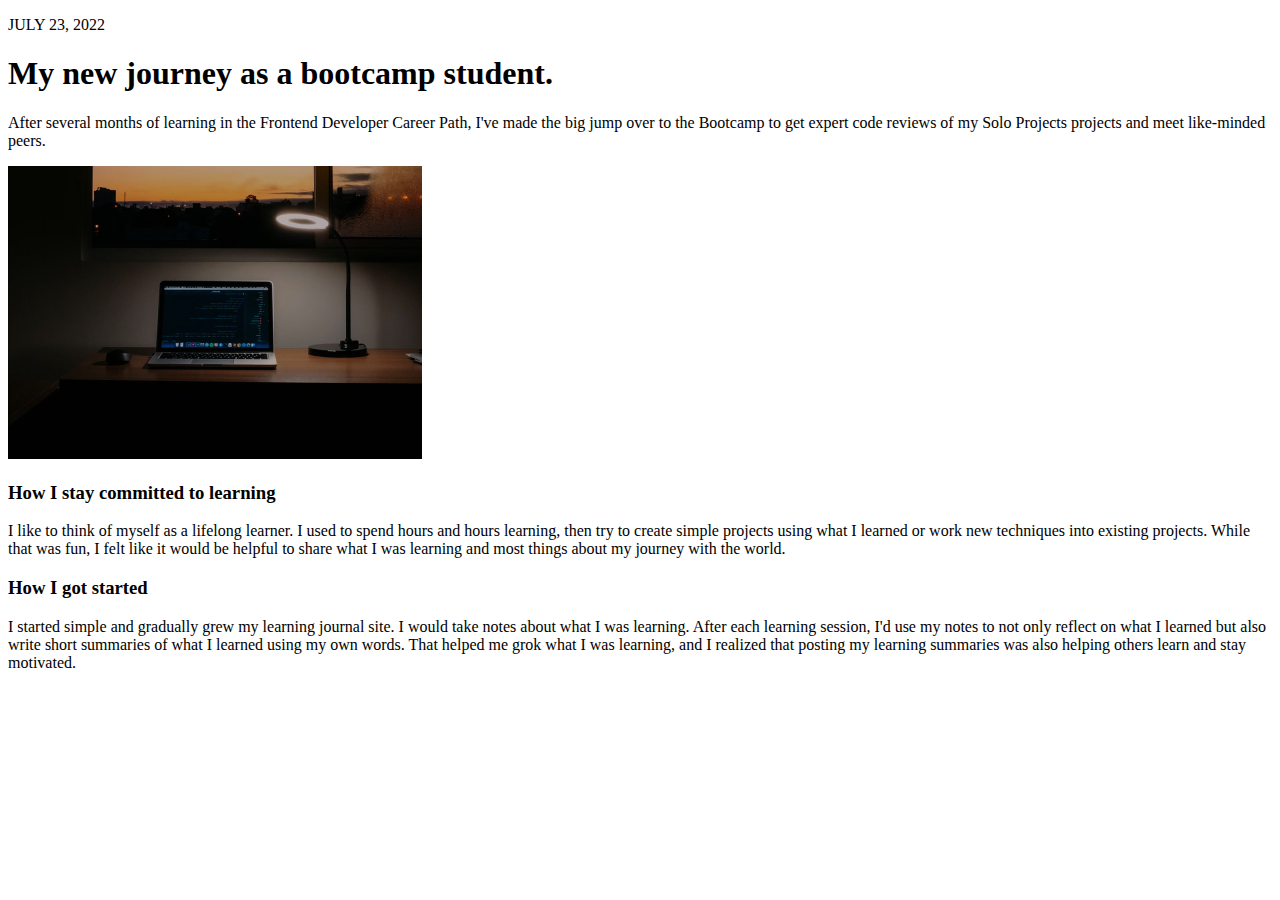
==== blogPage/index.html @ 36c1adac "Add mainPage's files and main style file" ====
<!DOCTYPE html>
<html>
  <head>
    <link rel="stylesheet" href="/blogPage/style.css" />
    <link rel="stylesheet" href="/mainPage/style.css" />
  </head>
  <main>
    <section class="blog">
      <p class="blog-date">JULY 23, 2022</p>
      <h1 class="blog-title">My new journey as a bootcamp student.</h1>
      <p class="blog-subheading">
        After several months of learning in the Frontend Developer Career Path,
        I've made the big jump over to the Bootcamp to get expert code reviews
        of my Solo Projects projects and meet like-minded peers.
      </p>
      <img class="blog-img" src="/images/article-image-hero.jpg" />
      <div class="blog-sectin">
        <h3 class="blog-section-title">How I stay committed to learning</h3>
        <p class="blog-section-paragraph">
          I like to think of myself as a lifelong learner. I used to spend hours
          and hours learning, then try to create simple projects using what I
          learned or work new techniques into existing projects. While that was
          fun, I felt like it would be helpful to share what I was learning and
          most things about my journey with the world.
        </p>
      </div>
      <div class="blog-section">
        <h3 class="blog-section-title">How I got started</h3>
        <p class="blog-section-paragraph">
          I started simple and gradually grew my learning journal site. I would
          take notes about what I was learning. After each learning session, I'd
          use my notes to not only reflect on what I learned but also write
          short summaries of what I learned using my own words. That helped me
          grok what I was learning, and I realized that posting my learning
          summaries was also helping others learn and stay motivated.
        </p>
      </div>
    </section>
  </main>
</html>
---- blogPage/style.css ----
.blog {
}

.blog-date {
}
---- mainPage/style.css ----
/* Header */

header {
  background-image: url("/images/article-image-hero.jpg");
  background-repeat: no-repeat;
  background-size: cover;
  width: 100%;
  padding-top: 5.5em;
  padding-bottom: 1.5em;
  color: var(--secondary-clr);
  display: flex;
  flex-direction: column;
  justify-content: end;
  gap: 0.5em;
}

.header-date,
.header-title,
.subheading {
  margin: 0;
}

.date {
  font-size: var(--fs-300);
}

.header-title {
  font-size: var(--fs-900);
}

.subheading {
  line-height: 1.5em;
  font-weight: var(--fw-300);
}

/* Utility Classes */

.align-right {
  margin-left: auto;
}

.uppercase {
  text-transform: uppercase;
}

.bold {
  font-weight: var(--fw-700);
}

/* Blogs */

.blog-items {
  display: grid;
  grid-template-columns: repeat(auto-fit, minmax(250px, 1fr));
  gap: 3.5em;
  padding: 2em 0 3em 0;
}

.blog-item {
  display: flex;
  flex-direction: column;
}

.blog-item img {
  object-fit: cover;
  width: 100%;
  height: 100%;
}

.blog-item-date {
  font-size: var(--fs-400);
  margin: 0.875em 0 0.5em 0;
}

.blog-item-title {
  margin: 0 0 0.3em 0;
}

.blog-item-description {
  margin: 0;
}

.view-more-btn,
footer {
  text-transform: capitalize;
}

/* Button */

.view-more-btn {
  border: none;
  background: none;
  font-weight: var(--fw-900);
  font-size: var(--fs-500);
  text-decoration: underline;
  display: block;
  margin: 0 auto;
}

@media (min-width: 600px) {
  .title {
    font-size: var(--fs-700);
  }

  header {
    padding-top: 18em;
    padding-bottom: 3.75em;
  }

  .view-more-btn {
    font-size: var(--fs-400);
  }
}
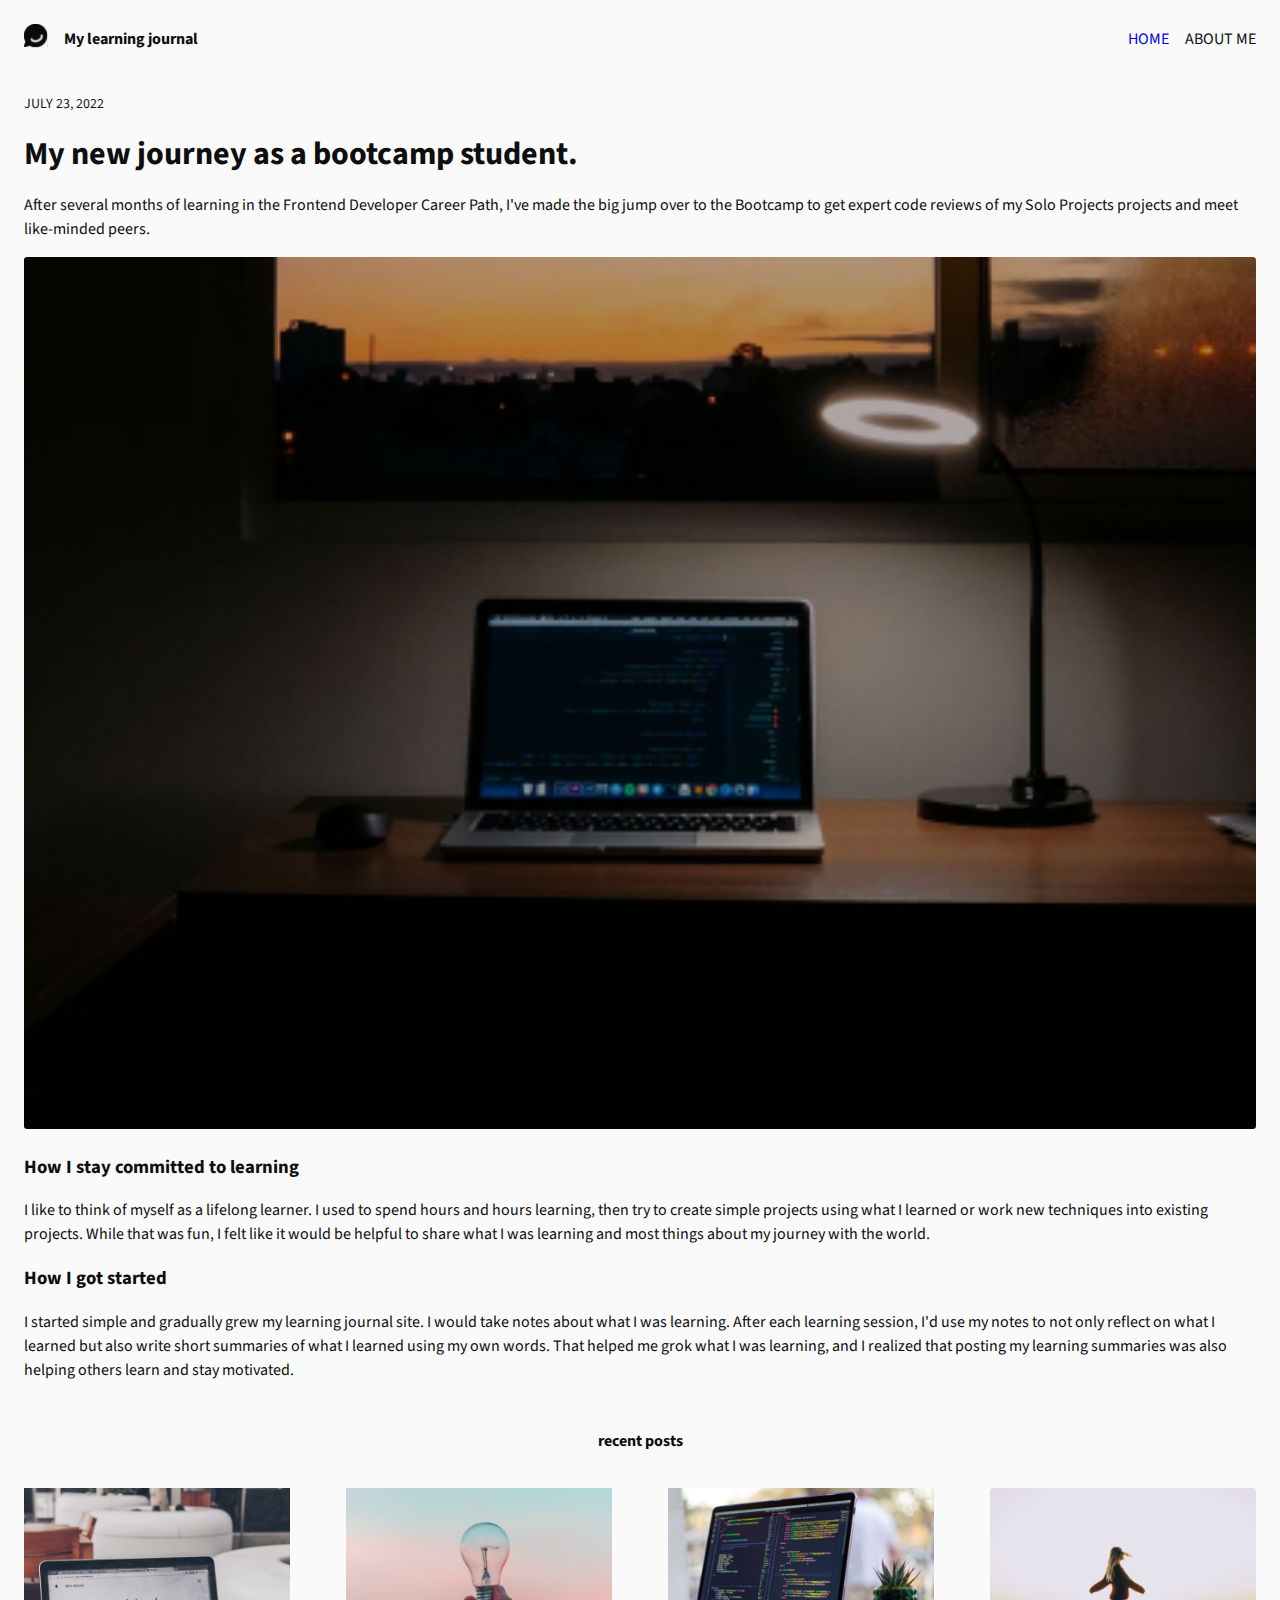
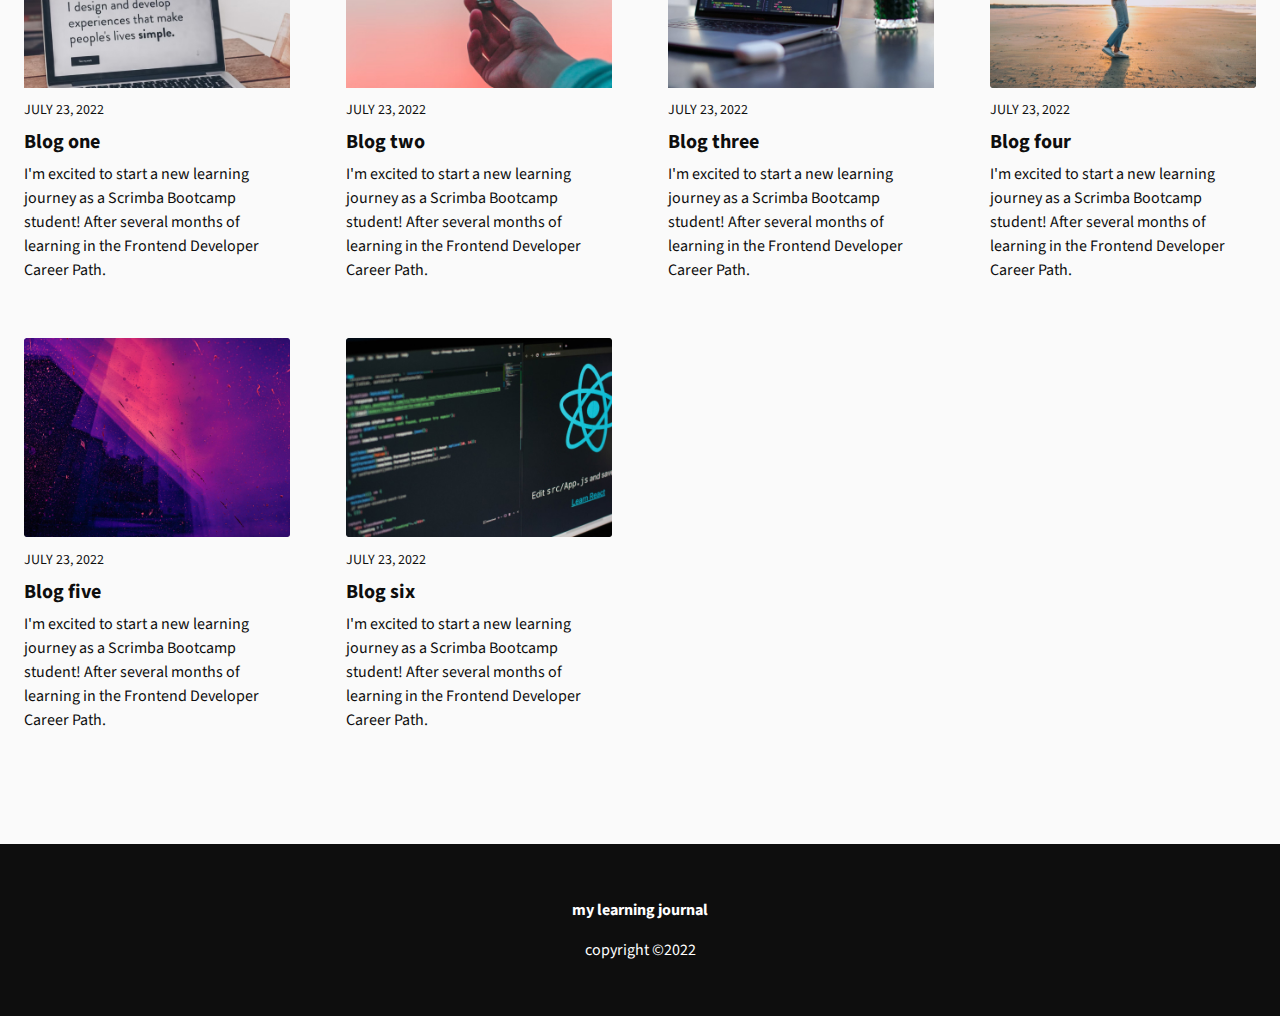
==== commit dfcc92c5: "Add blog page's files" ====
--- a/blogPage/index.html
+++ b/blogPage/index.html
@@ -1,9 +1,24 @@
 <!DOCTYPE html>
 <html>
   <head>
+    <meta name="viewport" content="width=device-width, initial-scale=1" />
+
+    <link rel="stylesheet" href="/styles/main.css" />
+    <link rel="stylesheet" href="/styles/blogList.css" />
     <link rel="stylesheet" href="/blogPage/style.css" />
-    <link rel="stylesheet" href="/mainPage/style.css" />
   </head>
+  <nav>
+    <ul>
+      <li>
+        <img src="/images/logo.svg" />
+      </li>
+      <li class="title">My learning journal</li>
+      <li class="align-right uppercase">
+        <a href="/mainPage/index.html">home</a>
+      </li>
+      <li class="uppercase"><a>about me</a></li>
+    </ul>
+  </nav>
   <main>
     <section class="blog">
       <p class="blog-date">JULY 23, 2022</p>
@@ -36,5 +51,80 @@
         </p>
       </div>
     </section>
+    <section class="recent-posts">
+      <h2 class="recent-posts-title">recent posts</h2>
+      <div class="blog-items">
+        <div class="blog-item">
+          <img
+            src="/images/article-image-01.jpg"
+            alt="a laptop that a code editor is opened on it"
+          />
+          <p class="blog-item-date">JULY 23, 2022</p>
+          <h3 class="blog-item-title">Blog one</h3>
+          <p class="blog-item-description">
+            I'm excited to start a new learning journey as a Scrimba Bootcamp
+            student! After several months of learning in the Frontend Developer
+            Career Path.
+          </p>
+        </div>
+        <div class="blog-item">
+          <img
+            src="/images/article-image-02.jpg"
+            alt="a man holding a light bulb"
+          />
+          <p class="blog-item-date">JULY 23, 2022</p>
+          <h3 class="blog-item-title">Blog two</h3>
+          <p class="blog-item-description">
+            I'm excited to start a new learning journey as a Scrimba Bootcamp
+            student! After several months of learning in the Frontend Developer
+            Career Path.
+          </p>
+        </div>
+        <div class="blog-item">
+          <img src="/images/article-image-03.jpg" alt="" />
+          <p class="blog-item-date">JULY 23, 2022</p>
+          <h3 class="blog-item-title">Blog three</h3>
+          <p class="blog-item-description">
+            I'm excited to start a new learning journey as a Scrimba Bootcamp
+            student! After several months of learning in the Frontend Developer
+            Career Path.
+          </p>
+        </div>
+        <div class="blog-item">
+          <img src="/images/article-image-04.jpg" alt="" />
+          <p class="blog-item-date">JULY 23, 2022</p>
+          <h3 class="blog-item-title">Blog four</h3>
+          <p class="blog-item-description">
+            I'm excited to start a new learning journey as a Scrimba Bootcamp
+            student! After several months of learning in the Frontend Developer
+            Career Path.
+          </p>
+        </div>
+        <div class="blog-item">
+          <img src="/images/article-image-05.jpg" alt="" />
+          <p class="blog-item-date">JULY 23, 2022</p>
+          <h3 class="blog-item-title">Blog five</h3>
+          <p class="blog-item-description">
+            I'm excited to start a new learning journey as a Scrimba Bootcamp
+            student! After several months of learning in the Frontend Developer
+            Career Path.
+          </p>
+        </div>
+        <div class="blog-item">
+          <img src="/images/article-image-06.jpg" alt="" />
+          <p class="blog-item-date">JULY 23, 2022</p>
+          <h3 class="blog-item-title">Blog six</h3>
+          <p class="blog-item-description">
+            I'm excited to start a new learning journey as a Scrimba Bootcamp
+            student! After several months of learning in the Frontend Developer
+            Career Path.
+          </p>
+        </div>
+      </div>
+    </section>
   </main>
+  <footer>
+    <p class="bold">my learning journal</p>
+    <p>copyright ©2022</p>
+  </footer>
 </html>
--- a/styles/main.css
+++ b/styles/main.css
@@ -0,0 +1,109 @@
+@import url("https://fonts.googleapis.com/css2?family=Source+Sans+Pro:wght@300;400;700;900&display=swap");
+*,
+*::before,
+*::after {
+  box-sizing: border-box;
+}
+
+:root {
+  --primary-clr-300: #151515;
+  --primary-clr: #0e0e0e;
+  --secondary-clr: #fff;
+  --bg-clr: #fafafa;
+
+  --fw-300: 300;
+  --fw-400: 400;
+  --fw-700: 700;
+  --fw-900: 900;
+
+  --fs-300: 0.75rem;
+  --fs-400: 0.875rem;
+  --fs-500: 1rem;
+  --fs-700: 1.25rem;
+  --fs-900: 2rem;
+}
+
+html,
+body {
+  padding: 0;
+  margin: 0;
+  font-family: "Source Sans Pro", sans-serif;
+  color: var(--primary-clr);
+  background-color: var(--bg-clr);
+}
+
+p {
+  line-height: 1.5em;
+}
+
+a {
+  text-decoration: none;
+}
+
+a:active {
+  color: inherit;
+}
+
+a:visited {
+  color: inherit;
+}
+
+nav,
+header,
+main {
+  padding: 1em 1.5em;
+}
+
+/* Nav bar */
+
+.title {
+  font-weight: var(--fw-700);
+}
+
+nav ul {
+  list-style: none;
+  margin: 0;
+  padding: 0;
+  display: flex;
+  gap: 1em;
+  align-items: center;
+  font-size: var(--fs-300);
+}
+
+/* Footer */
+
+footer {
+  margin-top: 3em;
+  text-align: center;
+  color: var(--secondary-clr);
+  font-size: var(--fs-300);
+  background-color: var(--primary-clr);
+  padding: 2.4em;
+}
+
+@media (min-width: 600px) {
+  nav {
+    padding-top: 1.5em;
+    padding-bottom: 1.5em;
+  }
+
+  nav ul,
+  .header-date,
+  footer {
+    font-size: var(--fs-500);
+  }
+}
+
+/* Utility Classes */
+
+.align-right {
+  margin-left: auto;
+}
+
+.uppercase {
+  text-transform: uppercase;
+}
+
+.bold {
+  font-weight: var(--fw-700);
+}
--- a/styles/blogList.css
+++ b/styles/blogList.css
@@ -0,0 +1,31 @@
+.blog-items {
+  display: grid;
+  grid-template-columns: repeat(auto-fit, minmax(250px, 1fr));
+  gap: 3.5em;
+  padding: 2em 0 3em 0;
+}
+
+.blog-item {
+  display: flex;
+  flex-direction: column;
+}
+
+.blog-item img {
+  object-fit: cover;
+  width: 100%;
+  height: 100%;
+}
+
+.blog-item-date {
+  font-size: var(--fs-400);
+  margin: 0.875em 0 0.5em 0;
+}
+
+.blog-item-title {
+  font-size: var(--fs-700);
+  margin: 0 0 0.3em 0;
+}
+
+.blog-item-description {
+  margin: 0;
+}
--- a/blogPage/style.css
+++ b/blogPage/style.css
@@ -1,5 +1,40 @@
-.blog {
+.blog-img {
+  object-fit: cover;
+  width: 100%;
+  height: 100%;
+  border-radius: 0.2em;
 }
 
 .blog-date {
+  font-size: var(--fs-400);
+  margin: 0;
+  color: var(--primary-clr-300);
 }
+
+.blog-title {
+  font-size: var(--fs-900);
+  margin-top: 0.5em;
+  margin-bottom: 0.5em;
+}
+
+.blog-section-title {
+  font-weight: var(--fw-700);
+}
+
+.recent-posts-title {
+  text-align: center;
+  margin-top: 3em;
+  margin-bottom: 0;
+  font-size: var(--fs-500);
+}
+
+.recent-posts .blog-items {
+  padding-top: 1.75em;
+}
+
+@media (min-width: 600px) {
+  .recent-posts-title {
+    font-size: var(--fw-700);
+    margin-bottom: 0.5em;
+  }
+}
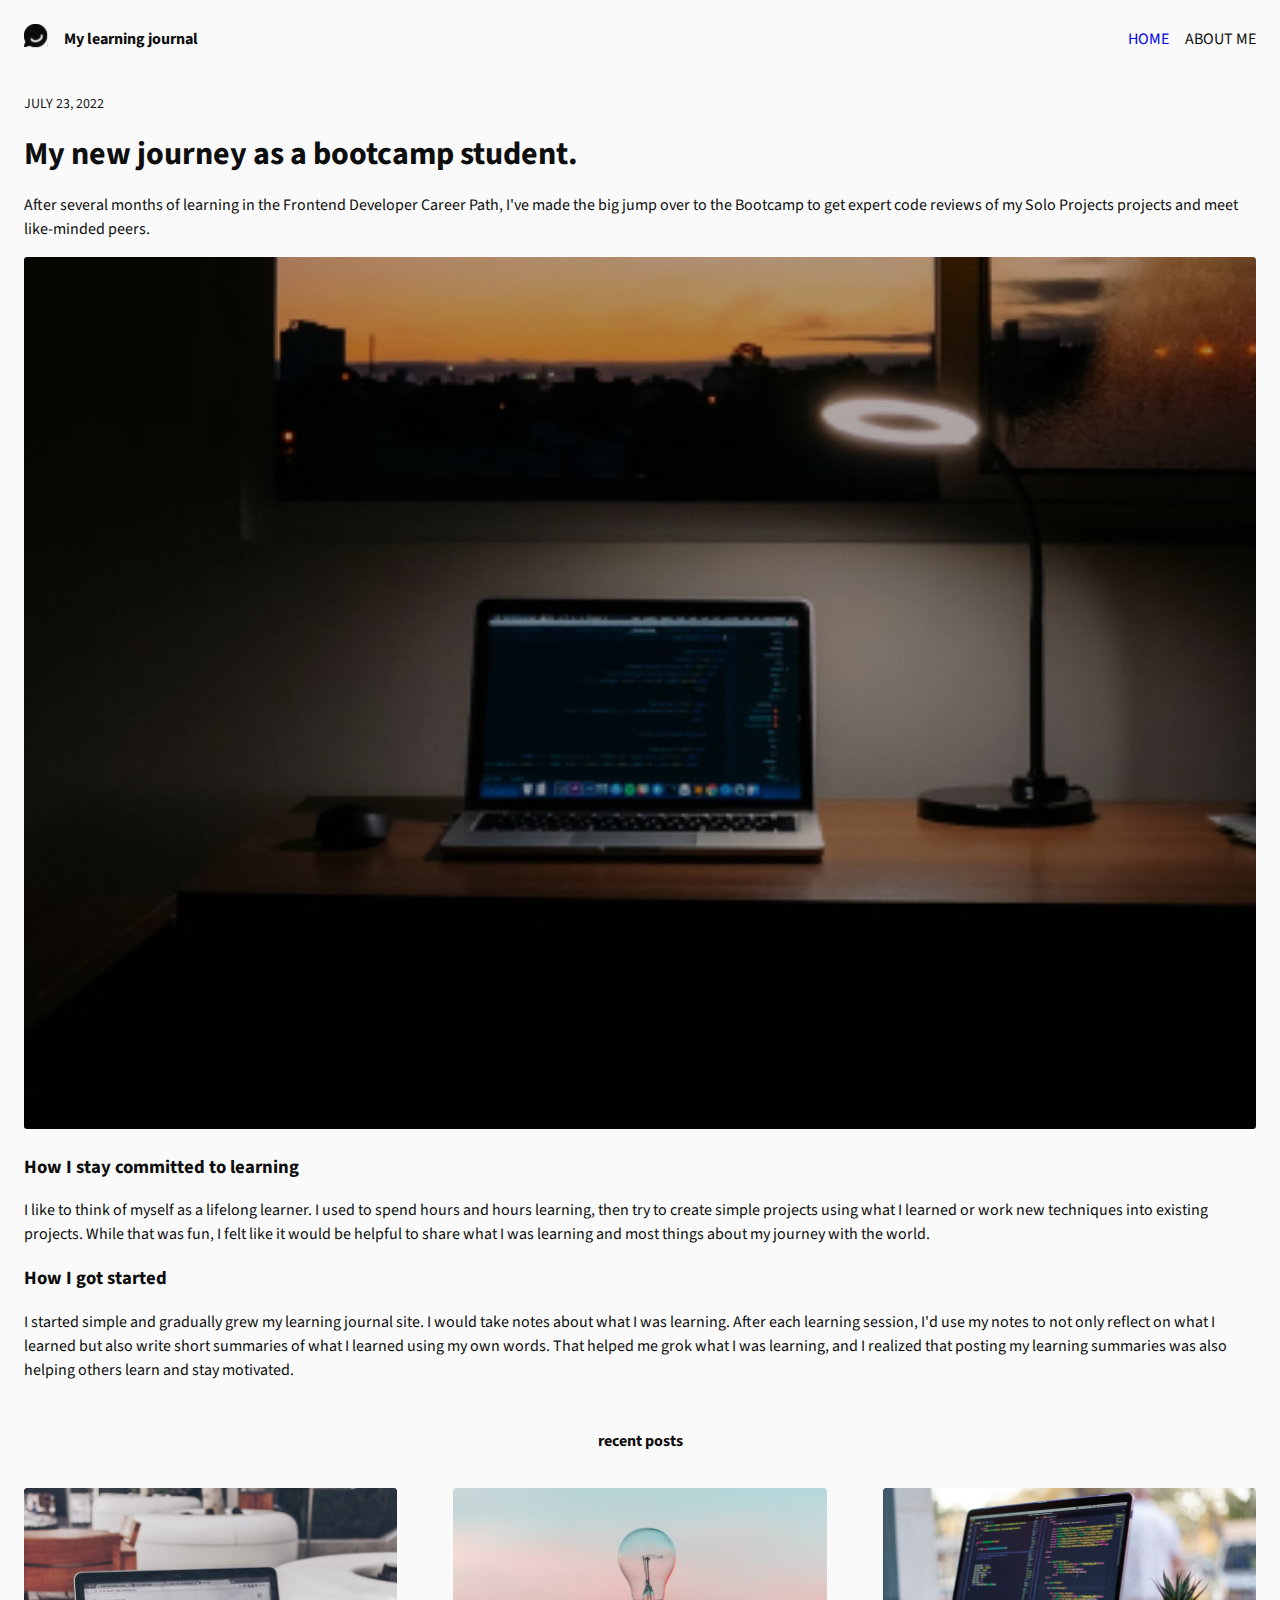
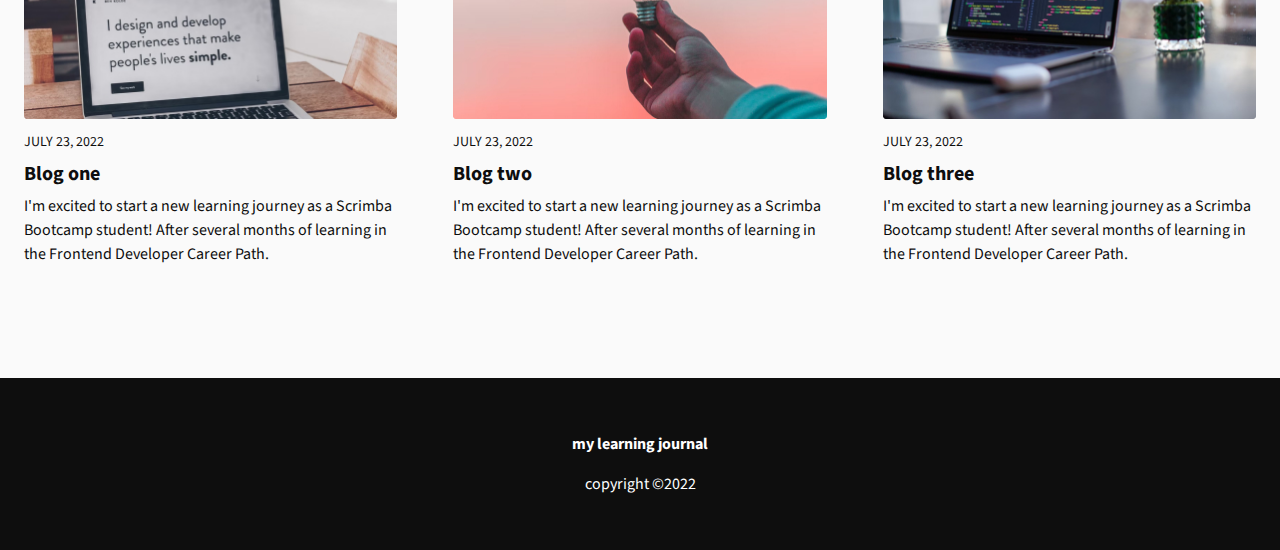
==== commit 5b51027f: "Add blog items grid at the bottom of the blog page Add main script file Add main style files Add dat" ====
--- a/blogPage/index.html
+++ b/blogPage/index.html
@@ -7,124 +7,61 @@
     <link rel="stylesheet" href="/styles/blogList.css" />
     <link rel="stylesheet" href="/blogPage/style.css" />
   </head>
-  <nav>
-    <ul>
-      <li>
-        <img src="/images/logo.svg" />
-      </li>
-      <li class="title">My learning journal</li>
-      <li class="align-right uppercase">
-        <a href="/mainPage/index.html">home</a>
-      </li>
-      <li class="uppercase"><a>about me</a></li>
-    </ul>
-  </nav>
-  <main>
-    <section class="blog">
-      <p class="blog-date">JULY 23, 2022</p>
-      <h1 class="blog-title">My new journey as a bootcamp student.</h1>
-      <p class="blog-subheading">
-        After several months of learning in the Frontend Developer Career Path,
-        I've made the big jump over to the Bootcamp to get expert code reviews
-        of my Solo Projects projects and meet like-minded peers.
-      </p>
-      <img class="blog-img" src="/images/article-image-hero.jpg" />
-      <div class="blog-sectin">
-        <h3 class="blog-section-title">How I stay committed to learning</h3>
-        <p class="blog-section-paragraph">
-          I like to think of myself as a lifelong learner. I used to spend hours
-          and hours learning, then try to create simple projects using what I
-          learned or work new techniques into existing projects. While that was
-          fun, I felt like it would be helpful to share what I was learning and
-          most things about my journey with the world.
+  <body>
+    <nav>
+      <ul>
+        <li>
+          <img src="/images/logo.svg" />
+        </li>
+        <li class="title">My learning journal</li>
+        <li class="align-right uppercase">
+          <a href="/mainPage/index.html">home</a>
+        </li>
+        <li class="uppercase"><a>about me</a></li>
+      </ul>
+    </nav>
+    <main>
+      <section class="blog">
+        <p class="blog-date">JULY 23, 2022</p>
+        <h1 class="blog-title">My new journey as a bootcamp student.</h1>
+        <p class="blog-subheading">
+          After several months of learning in the Frontend Developer Career
+          Path, I've made the big jump over to the Bootcamp to get expert code
+          reviews of my Solo Projects projects and meet like-minded peers.
         </p>
-      </div>
-      <div class="blog-section">
-        <h3 class="blog-section-title">How I got started</h3>
-        <p class="blog-section-paragraph">
-          I started simple and gradually grew my learning journal site. I would
-          take notes about what I was learning. After each learning session, I'd
-          use my notes to not only reflect on what I learned but also write
-          short summaries of what I learned using my own words. That helped me
-          grok what I was learning, and I realized that posting my learning
-          summaries was also helping others learn and stay motivated.
-        </p>
-      </div>
-    </section>
-    <section class="recent-posts">
-      <h2 class="recent-posts-title">recent posts</h2>
-      <div class="blog-items">
-        <div class="blog-item">
-          <img
-            src="/images/article-image-01.jpg"
-            alt="a laptop that a code editor is opened on it"
-          />
-          <p class="blog-item-date">JULY 23, 2022</p>
-          <h3 class="blog-item-title">Blog one</h3>
-          <p class="blog-item-description">
-            I'm excited to start a new learning journey as a Scrimba Bootcamp
-            student! After several months of learning in the Frontend Developer
-            Career Path.
+        <img class="blog-img" src="/images/article-image-hero.jpg" />
+        <div class="blog-sectin">
+          <h3 class="blog-section-title">How I stay committed to learning</h3>
+          <p class="blog-section-paragraph">
+            I like to think of myself as a lifelong learner. I used to spend
+            hours and hours learning, then try to create simple projects using
+            what I learned or work new techniques into existing projects. While
+            that was fun, I felt like it would be helpful to share what I was
+            learning and most things about my journey with the world.
           </p>
         </div>
-        <div class="blog-item">
-          <img
-            src="/images/article-image-02.jpg"
-            alt="a man holding a light bulb"
-          />
-          <p class="blog-item-date">JULY 23, 2022</p>
-          <h3 class="blog-item-title">Blog two</h3>
-          <p class="blog-item-description">
-            I'm excited to start a new learning journey as a Scrimba Bootcamp
-            student! After several months of learning in the Frontend Developer
-            Career Path.
+        <div class="blog-section">
+          <h3 class="blog-section-title">How I got started</h3>
+          <p class="blog-section-paragraph">
+            I started simple and gradually grew my learning journal site. I
+            would take notes about what I was learning. After each learning
+            session, I'd use my notes to not only reflect on what I learned but
+            also write short summaries of what I learned using my own words.
+            That helped me grok what I was learning, and I realized that posting
+            my learning summaries was also helping others learn and stay
+            motivated.
           </p>
         </div>
-        <div class="blog-item">
-          <img src="/images/article-image-03.jpg" alt="" />
-          <p class="blog-item-date">JULY 23, 2022</p>
-          <h3 class="blog-item-title">Blog three</h3>
-          <p class="blog-item-description">
-            I'm excited to start a new learning journey as a Scrimba Bootcamp
-            student! After several months of learning in the Frontend Developer
-            Career Path.
-          </p>
-        </div>
-        <div class="blog-item">
-          <img src="/images/article-image-04.jpg" alt="" />
-          <p class="blog-item-date">JULY 23, 2022</p>
-          <h3 class="blog-item-title">Blog four</h3>
-          <p class="blog-item-description">
-            I'm excited to start a new learning journey as a Scrimba Bootcamp
-            student! After several months of learning in the Frontend Developer
-            Career Path.
-          </p>
-        </div>
-        <div class="blog-item">
-          <img src="/images/article-image-05.jpg" alt="" />
-          <p class="blog-item-date">JULY 23, 2022</p>
-          <h3 class="blog-item-title">Blog five</h3>
-          <p class="blog-item-description">
-            I'm excited to start a new learning journey as a Scrimba Bootcamp
-            student! After several months of learning in the Frontend Developer
-            Career Path.
-          </p>
-        </div>
-        <div class="blog-item">
-          <img src="/images/article-image-06.jpg" alt="" />
-          <p class="blog-item-date">JULY 23, 2022</p>
-          <h3 class="blog-item-title">Blog six</h3>
-          <p class="blog-item-description">
-            I'm excited to start a new learning journey as a Scrimba Bootcamp
-            student! After several months of learning in the Frontend Developer
-            Career Path.
-          </p>
-        </div>
-      </div>
-    </section>
-  </main>
-  <footer>
-    <p class="bold">my learning journal</p>
-    <p>copyright ©2022</p>
-  </footer>
+      </section>
+      <section class="recent-posts">
+        <h2 class="recent-posts-title">recent posts</h2>
+        <div class="blog-items"></div>
+      </section>
+    </main>
+    <footer>
+      <p class="bold">my learning journal</p>
+      <p>copyright ©2022</p>
+    </footer>
+    <script src="./script.js" type="module"></script>
+  </body>
 </html>
--- a/styles/blogList.css
+++ b/styles/blogList.css
@@ -1,6 +1,6 @@
 .blog-items {
   display: grid;
-  grid-template-columns: repeat(auto-fit, minmax(250px, 1fr));
+  grid-template-columns: repeat(auto-fit, minmax(300px, 1fr));
   gap: 3.5em;
   padding: 2em 0 3em 0;
 }
